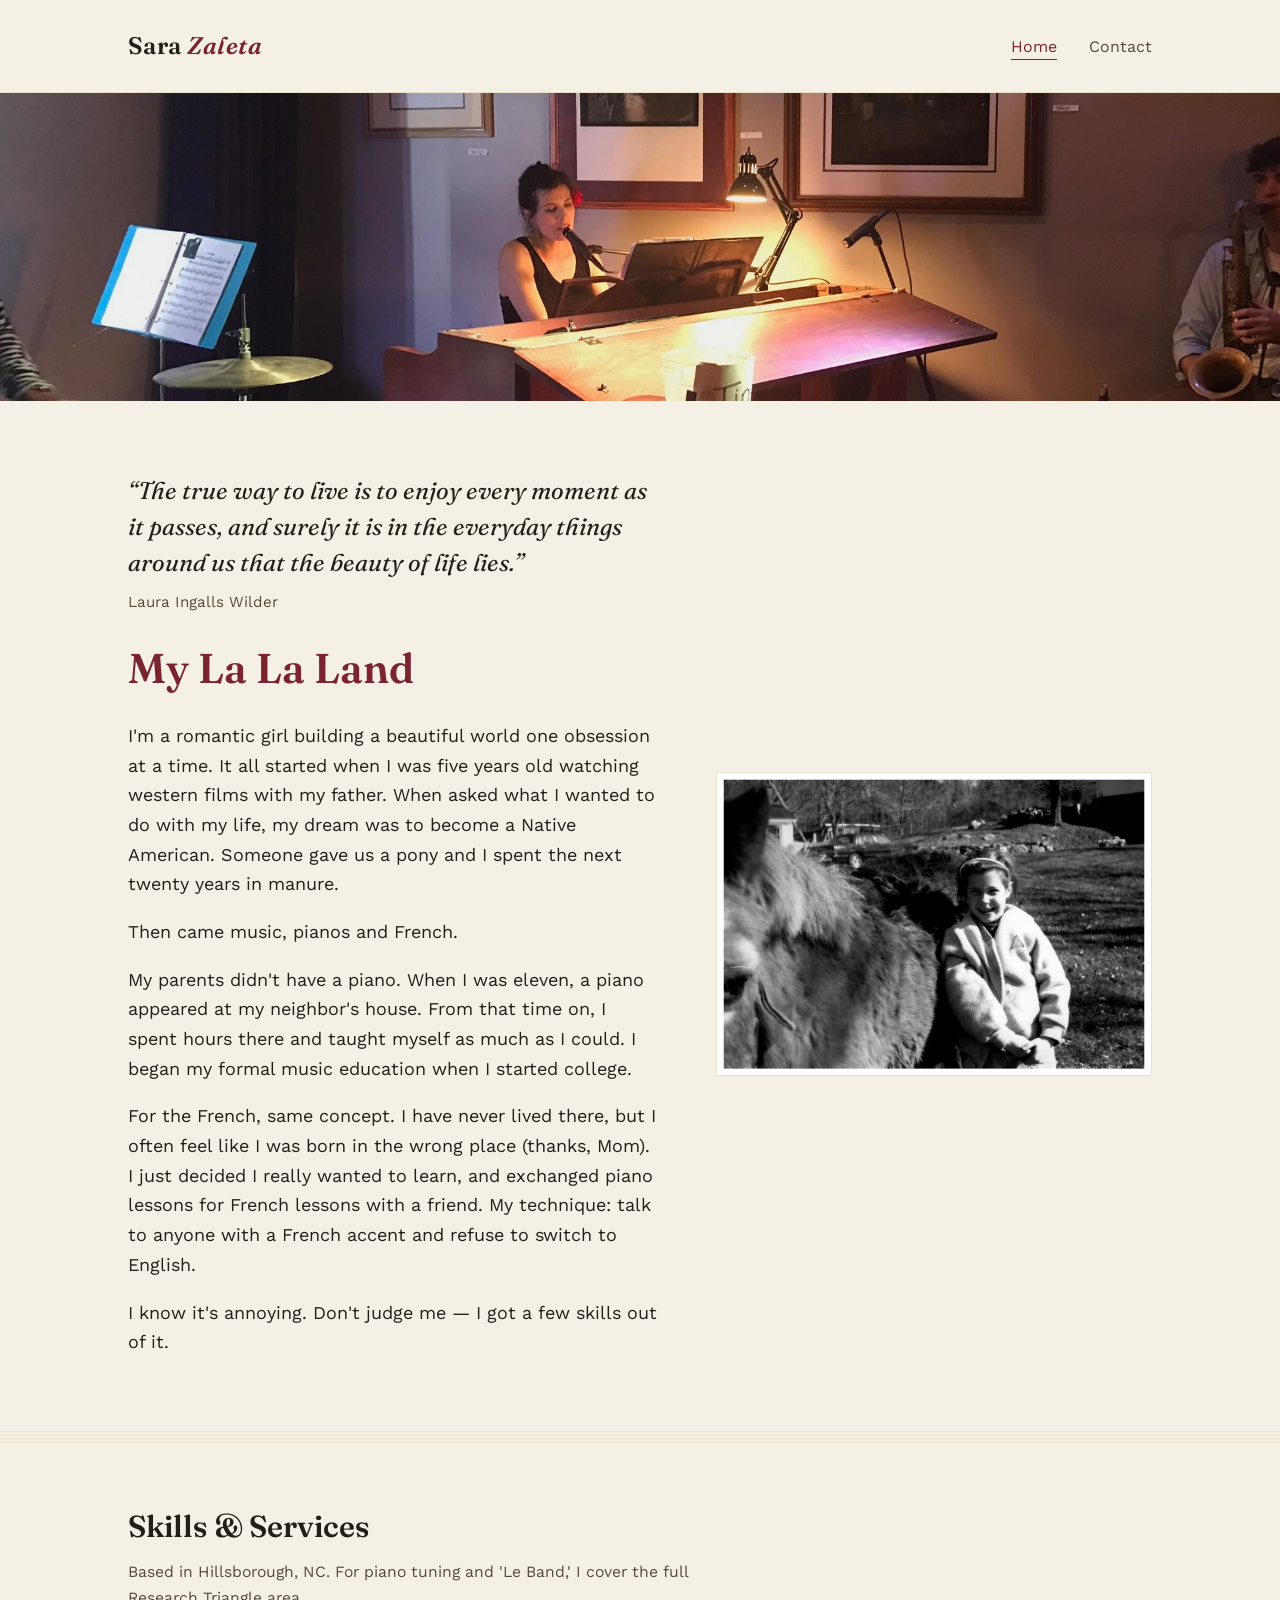
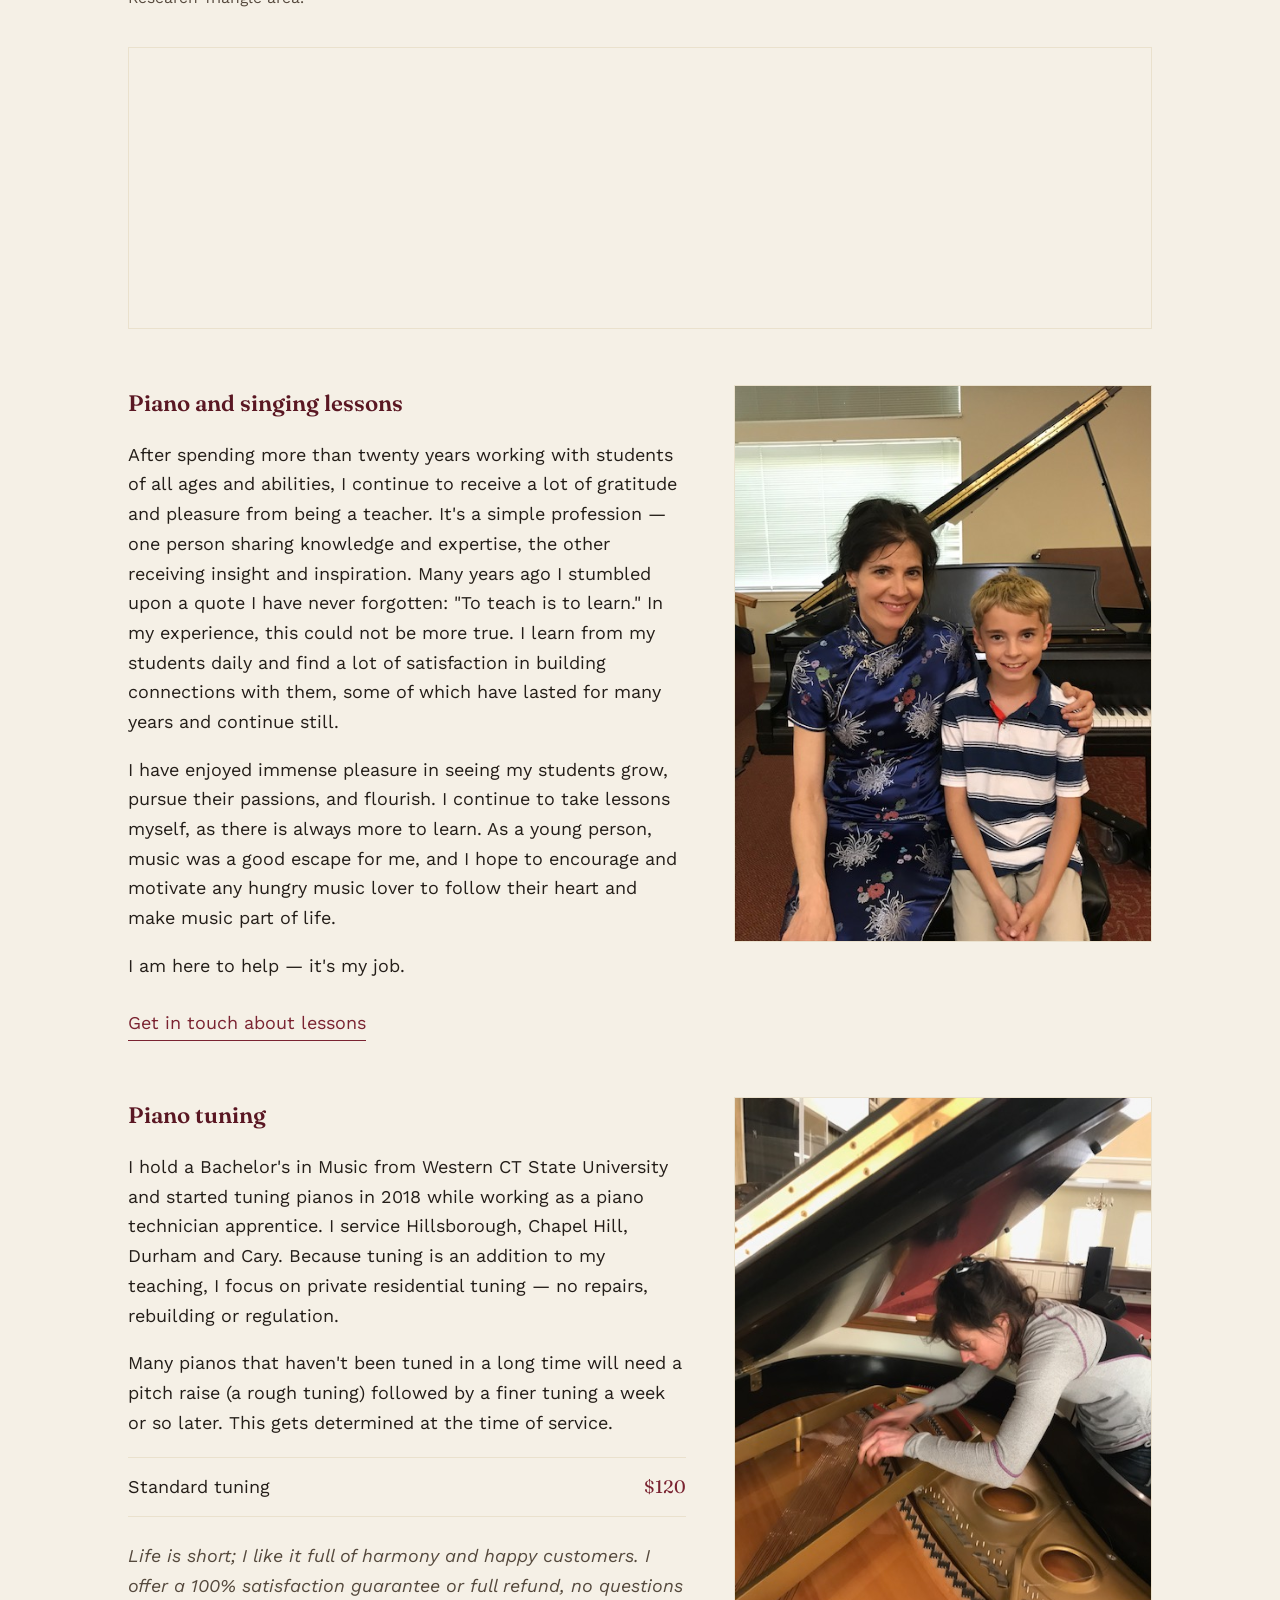
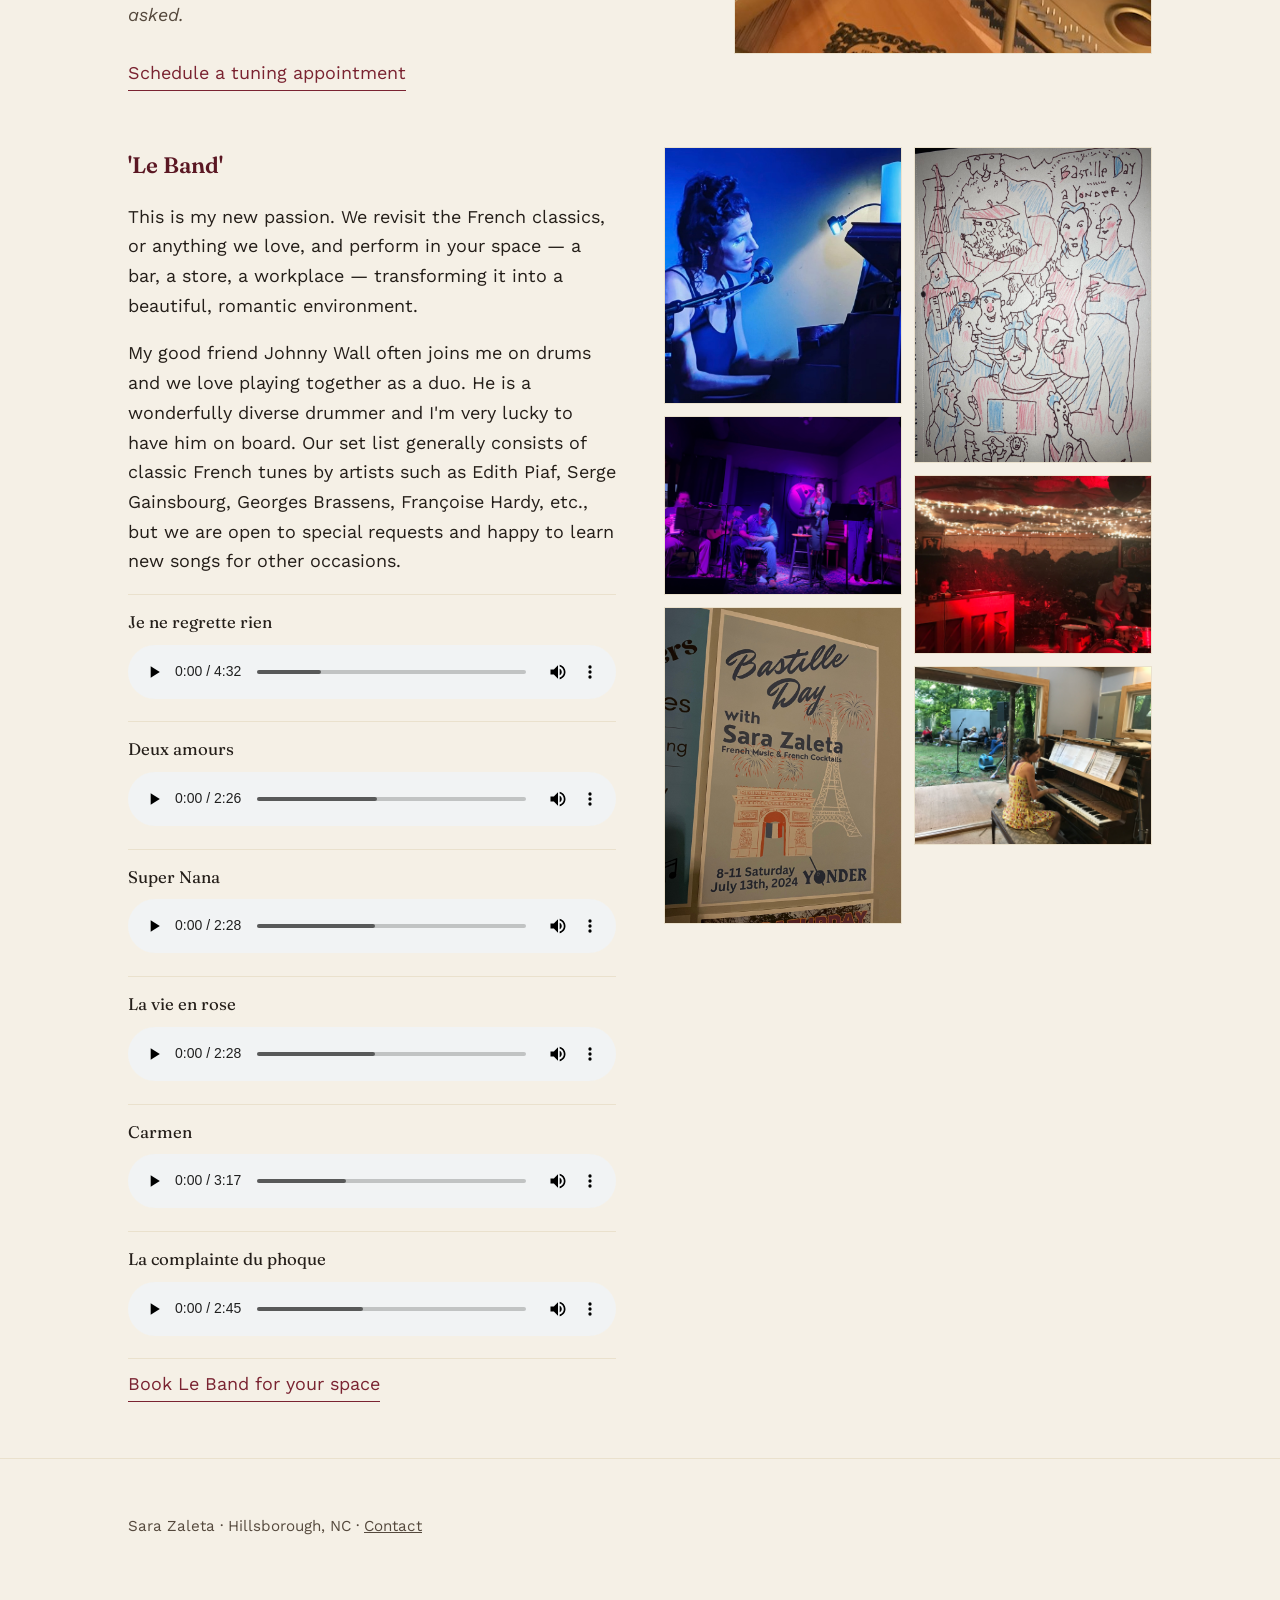
==== index.html @ 230cdc8c "Add files via upload" ====
<!DOCTYPE html>
<html lang="en">
<head>
<meta charset="UTF-8">
<meta name="viewport" content="width=device-width, initial-scale=1.0">
<title>Sara Zaleta — Piano &amp; Singing Lessons, Piano Tuning, Le Band</title>
<meta name="description" content="Sara Zaleta: piano &amp; singing lessons, piano tuning, and a live French chanson band around Hillsborough, NC.">
<link rel="preconnect" href="https://fonts.googleapis.com">
<link rel="preconnect" href="https://fonts.gstatic.com" crossorigin>
<link href="https://fonts.googleapis.com/css2?family=Fraunces:ital,wght@0,400;0,600;1,400;1,500&family=Work+Sans:wght@400;500&display=swap" rel="stylesheet">
<link rel="stylesheet" href="css/style.css">
</head>
<body>

<header class="site-header">
  <div class="wrap">
    <a class="site-name" href="index.html">Sara <em>Zaleta</em></a>
    <button class="nav-toggle" aria-expanded="false" aria-controls="primary-nav">Menu</button>
    <nav class="primary-nav" id="primary-nav">
      <ul>
        <li><a href="index.html" aria-current="page">Home</a></li>
        <li><a href="contact.html">Contact</a></li>
      </ul>
    </nav>
  </div>
</header>

<img class="banner" src="images/IMG_3699_banner.jpeg" alt="Sara singing at the piano with Le Band">

<section class="hero">
  <div class="wrap">
    <div>
      <blockquote>
        “The true way to live is to enjoy every moment as it passes, and surely it is in the everyday things around us that the beauty of life lies.”
        <cite>Laura Ingalls Wilder</cite>
      </blockquote>
      <h1>My La La Land</h1>
      <div class="bio">
        <p>I'm a romantic girl building a beautiful world one obsession at a time. It all started when I was five years old watching western films with my father. When asked what I wanted to do with my life, my dream was to become a Native American. Someone gave us a pony and I spent the next twenty years in manure.</p>
        <p>Then came music, pianos and French.</p>
        <p>My parents didn't have a piano. When I was eleven, a piano appeared at my neighbor's house. From that time on, I spent hours there and taught myself as much as I could. I began my formal music education when I started college.</p>
        <p>For the French, same concept. I have never lived there, but I often feel like I was born in the wrong place (thanks, Mom). I just decided I really wanted to learn, and exchanged piano lessons for French lessons with a friend. My technique: talk to anyone with a French accent and refuse to switch to English.</p>
        <p>I know it's annoying. Don't judge me — I got a few skills out of it.</p>
      </div>
    </div>
    <img class="hero-photo" src="images/sara%20and%20preshious%20baw.jpg" alt="Sara with her horse, Preshious">
  </div>
</section>

<hr class="staff">

<section class="block">
  <div class="wrap">
    <h2>Skills &amp; Services</h2>
    <p class="location-line">Based in Hillsborough, NC. For piano tuning and 'Le Band,' I cover the full Research Triangle area.</p>

    <div class="map-frame">
      <iframe
        src="https://maps.google.com/maps?q=Hillsborough%2C%20NC&t=&z=11&ie=UTF8&iwloc=&output=embed"
        loading="lazy"
        referrerpolicy="no-referrer-when-downgrade"
        title="Map of the Hillsborough, NC area">
      </iframe>
    </div>

  <div class="service">
    <div class="service-text">
    <h3>Piano and singing lessons</h3>
    <p>After spending more than twenty years working with students of all ages and abilities, I continue to receive a lot of gratitude and pleasure from being a teacher. It's a simple profession — one person sharing knowledge and expertise, the other receiving insight and inspiration. Many years ago I stumbled upon a quote I have never forgotten: "To teach is to learn." In my experience, this could not be more true. I learn from my students daily and find a lot of satisfaction in building connections with them, some of which have lasted for many years and continue still.</p>
    <p>I have enjoyed immense pleasure in seeing my students grow, pursue their passions, and flourish. I continue to take lessons myself, as there is always more to learn. As a young person, music was a good escape for me, and I hope to encourage and motivate any hungry music lover to follow their heart and make music part of life.</p>
    <p>I am here to help — it's my job.</p>
    <a class="cta" href="contact.html">Get in touch about lessons</a>
    </div>
    <figure class="service-media"><img src="images/image1.jpeg" alt="Sara with a piano student" loading="lazy"></figure>
  </div>

  <div class="service">
    <div class="service-text">
    <h3>Piano tuning</h3>
    <p>I hold a Bachelor's in Music from Western CT State University and started tuning pianos in 2018 while working as a piano technician apprentice. I service Hillsborough, Chapel Hill, Durham and Cary. Because tuning is an addition to my teaching, I focus on private residential tuning — no repairs, rebuilding or regulation.</p>
    <p>Many pianos that haven't been tuned in a long time will need a pitch raise (a rough tuning) followed by a finer tuning a week or so later. This gets determined at the time of service.</p>

    <ul class="pricing">
      <li><span>Standard tuning</span> <span class="price">$120</span></li>
    </ul>

    <p class="guarantee">Life is short; I like it full of harmony and happy customers. I offer a 100% satisfaction guarantee or full refund, no questions asked.</p>
    <a class="cta" href="contact.html">Schedule a tuning appointment</a>
    </div>
    <figure class="service-media"><img src="images/piano.jpeg" alt="Piano being tuned" loading="lazy"></figure>
  </div>

  <div class="service service-band">
    <div class="service-text">
    <h3>'Le Band'</h3>
    <p>This is my new passion. We revisit the French classics, or anything we love, and perform in your space — a bar, a store, a workplace — transforming it into a beautiful, romantic environment.</p>
    <p>My good friend Johnny Wall often joins me on drums and we love playing together as a duo. He is a wonderfully diverse drummer and I'm very lucky to have him on board. Our set list generally consists of classic French tunes by artists such as Edith Piaf, Serge Gainsbourg, Georges Brassens, Françoise Hardy, etc., but we are open to special requests and happy to learn new songs for other occasions.</p>

    <ul class="tracks">
      <li>
        <span class="track-title">Je ne regrette rien</span>
        <audio controls src="audio/sara_je_ne_regrette_rien_du_tout.mp3"></audio>
      </li>
      <li>
        <span class="track-title">Deux amours</span>
        <audio controls src="audio/deux_amours.mp3"></audio>
      </li>
      <li>
        <span class="track-title">Super Nana</span>
        <audio controls src="audio/super_nana.mp3"></audio>
      </li>
      <li>
        <span class="track-title">La vie en rose</span>
        <audio controls src="audio/la_vie_en_rose.mp3"></audio>
      </li>
      <li>
        <span class="track-title">Carmen</span>
        <audio controls src="audio/carment.mp3"></audio>
      </li>
      <li>
        <span class="track-title">La complainte du phoque</span>
        <audio controls src="audio/la_complainte_du_phoque.mp3"></audio>
      </li>
    </ul>

    <a class="cta" href="contact.html">Book Le Band for your space</a>
    </div>
    <figure class="service-media media-masonry">
      <img src="images/IMG_0818.jpg" alt="Le Band performing">
      <img src="images/IMG_0785.jpeg" alt="Le Band on stage at Yonder">
      <img src="images/IMG_0465.jpeg" alt="Bastille Day poster: French music and cocktails with Sara Zaleta at Yonder, July 13, 2024">
      <img src="images/IMG_1223.jpeg" alt="Hand-drawn Bastille Day sketch of the band and audience at Yonder">
      <img src="images/IMG_4286%20(2).jpg" alt="Le Band performing">
      <img src="images/IMG_3794.JPG" alt="Le Band performing">
    </figure>
  </div>
  </div>
</section>

<footer class="site-footer">
  <div class="wrap">
    <p>Sara Zaleta · Hillsborough, NC · <a href="contact.html">Contact</a></p>
  </div>
</footer>

<script src="js/script.js"></script>
</body>
</html>
---- css/style.css ----
/* ------------------------------------------------------------------
   Sara Zaleta — piano & singing lessons, piano tuning, 'Le Band'
   Design tokens
------------------------------------------------------------------- */

:root{
  --ivory:        #F5F0E6;
  --ivory-deep:   #EAE1CD;
  --ink:          #241E19;
  --ink-soft:     #55493D;
  --burgundy:     #7A2331;
  --burgundy-dark:#5A1723;
  --brass:        #AD8A45;

  --font-display: 'Fraunces', Georgia, 'Times New Roman', serif;
  --font-body:    'Work Sans', -apple-system, Helvetica, Arial, sans-serif;

  --measure: 62ch;
}

*{ box-sizing: border-box; }

html{ scroll-behavior: smooth; }

body{
  margin: 0;
  background: var(--ivory);
  color: var(--ink);
  font-family: var(--font-body);
  font-size: 18px;
  line-height: 1.65;
  -webkit-font-smoothing: antialiased;
}

img{ max-width: 100%; display: block; }

a{ color: var(--burgundy); }
a:focus-visible, button:focus-visible, input:focus-visible,
select:focus-visible, textarea:focus-visible{
  outline: 2px solid var(--burgundy);
  outline-offset: 3px;
}

.wrap{
  max-width: 1080px;
  margin: 0 auto;
  padding: 0 28px;
}

/* ---------- header ---------- */

.site-header{
  padding: 26px 0;
  border-bottom: 1px solid var(--ivory-deep);
}

.site-header .wrap{
  display: flex;
  align-items: center;
  justify-content: space-between;
}

.site-name{
  font-family: var(--font-display);
  font-weight: 600;
  font-size: 1.5rem;
  letter-spacing: 0.02em;
  color: var(--ink);
  text-decoration: none;
}

.site-name em{ color: var(--burgundy); font-style: italic; }

nav.primary-nav ul{
  list-style: none;
  display: flex;
  gap: 32px;
  margin: 0;
  padding: 0;
}

nav.primary-nav a{
  color: var(--ink-soft);
  text-decoration: none;
  font-size: 1rem;
  border-bottom: 1px solid transparent;
  padding-bottom: 3px;
  transition: border-color 0.2s ease, color 0.2s ease;
}

nav.primary-nav a:hover,
nav.primary-nav a[aria-current="page"]{
  color: var(--burgundy);
  border-bottom-color: var(--burgundy);
}

.nav-toggle{
  display: none;
  background: none;
  border: 1px solid var(--ink-soft);
  border-radius: 4px;
  padding: 6px 10px;
  font-family: var(--font-body);
  font-size: 0.95rem;
  color: var(--ink);
}

/* ---------- staff-line divider (a nod to sheet music) ---------- */

.staff{
  border: 0;
  height: 14px;
  margin: 0;
  background-image: repeating-linear-gradient(
    var(--ivory-deep), var(--ivory-deep) 1px, transparent 1px, transparent 3.5px
  );
  opacity: 0.9;
}

/* ---------- hero ---------- */

.hero{
  padding: 72px 0 56px;
}

.hero .wrap{
  display: grid;
  grid-template-columns: 1.1fr 0.9fr;
  gap: 56px;
  align-items: center;
}

.hero blockquote{
  margin: 0 0 20px;
  font-family: var(--font-display);
  font-style: italic;
  font-weight: 400;
  font-size: 1.5rem;
  line-height: 1.5;
  color: var(--ink);
  max-width: var(--measure);
}

.hero blockquote cite{
  display: block;
  margin-top: 10px;
  font-family: var(--font-body);
  font-style: normal;
  font-size: 0.95rem;
  color: var(--ink-soft);
}

.hero h1{
  font-family: var(--font-display);
  font-size: 2.6rem;
  font-weight: 600;
  margin: 0 0 18px;
  color: var(--burgundy);
}

.hero-photo{
  border-radius: 2px;
  border: 1px solid var(--ivory-deep);
}

.bio p{ max-width: var(--measure); }

/* ---------- section shell ---------- */

section.block{
  padding: 56px 0;
}

section.block.tinted{
  background: var(--ivory-deep);
}

section.block h2{
  font-family: var(--font-display);
  font-weight: 600;
  font-size: 1.9rem;
  margin: 0 0 8px;
}

section.block h3{
  font-family: var(--font-display);
  font-weight: 600;
  font-size: 1.4rem;
  color: var(--burgundy-dark);
  margin: 44px 0 12px;
}

section.block h3:first-of-type{ margin-top: 8px; }

section.block p{ max-width: var(--measure); }

.location-line{
  font-size: 0.98rem;
  color: var(--ink-soft);
  margin: 0 0 36px;
}

/* ---------- map ---------- */

.map-frame{
  border: 1px solid var(--ivory-deep);
  overflow: hidden;
  margin: 28px 0 8px;
}

.map-frame iframe{
  width: 100%;
  height: 280px;
  border: 0;
  display: block;
}

/* ---------- pricing ---------- */

.pricing{
  list-style: none;
  padding: 0;
  margin: 20px 0 24px;
  max-width: var(--measure);
  border-top: 1px solid var(--ivory-deep);
}

.pricing li{
  display: flex;
  justify-content: space-between;
  gap: 20px;
  padding: 14px 0;
  border-bottom: 1px solid var(--ivory-deep);
}

.pricing .price{
  font-family: var(--font-display);
  color: var(--burgundy);
  white-space: nowrap;
}

.guarantee{
  font-style: italic;
  color: var(--ink-soft);
}

.cta{
  display: inline-block;
  margin-top: 10px;
  color: var(--burgundy);
  text-decoration: none;
  border-bottom: 1px solid var(--burgundy);
  padding-bottom: 2px;
}

.cta:hover{ color: var(--burgundy-dark); border-color: var(--burgundy-dark); }

/* ---------- band gallery + tracks ---------- */

.band-gallery{
  display: grid;
  grid-template-columns: repeat(4, 1fr);
  gap: 14px;
  margin: 24px 0 32px;
}

.band-gallery img{
  border: 1px solid var(--ivory-deep);
  aspect-ratio: 4 / 3;
  object-fit: cover;
}

.tracks{
  list-style: none;
  margin: 0;
  padding: 0;
  max-width: var(--measure);
}

.tracks li{
  padding: 14px 0;
  border-bottom: 1px solid var(--ivory-deep);
}

.tracks li:first-child{ border-top: 1px solid var(--ivory-deep); }

.track-title{
  display: block;
  margin-bottom: 8px;
  font-family: var(--font-display);
  font-size: 1.05rem;
}

.tracks audio{ width: 100%; }

/* ---------- contact form ---------- */

.contact-form{
  max-width: 560px;
  margin-top: 12px;
}

.field-row{
  display: grid;
  grid-template-columns: 1fr 1fr;
  gap: 20px;
}

.field{
  margin-bottom: 22px;
}

.field label{
  display: block;
  font-size: 0.95rem;
  color: var(--ink-soft);
  margin-bottom: 6px;
}

.field .req{ color: var(--burgundy); }

.field input,
.field select,
.field textarea{
  width: 100%;
  font-family: var(--font-body);
  font-size: 1rem;
  color: var(--ink);
  background: #fff;
  border: 1px solid var(--ivory-deep);
  border-radius: 3px;
  padding: 11px 12px;
}

.field textarea{ min-height: 140px; resize: vertical; }

.submit-btn{
  font-family: var(--font-body);
  font-size: 1rem;
  color: #fff;
  background: var(--burgundy);
  border: 0;
  border-radius: 3px;
  padding: 13px 28px;
  cursor: pointer;
  transition: background 0.2s ease;
}

.submit-btn:hover{ background: var(--burgundy-dark); }

.form-note{
  font-size: 0.9rem;
  color: var(--ink-soft);
  margin-top: -6px;
}

/* ---------- footer ---------- */

.site-footer{
  padding: 40px 0 60px;
  border-top: 1px solid var(--ivory-deep);
  color: var(--ink-soft);
  font-size: 0.95rem;
}

.site-footer a{ color: var(--ink-soft); }

/* ---------- responsive ---------- */

@media (max-width: 760px){
  .nav-toggle{ display: inline-block; }

  nav.primary-nav{
    display: none;
    width: 100%;
  }

  nav.primary-nav.open{ display: block; }

  nav.primary-nav ul{
    flex-direction: column;
    gap: 14px;
    padding: 20px 0 4px;
  }

  .site-header .wrap{ flex-wrap: wrap; }

  .hero .wrap{
    grid-template-columns: 1fr;
    gap: 30px;
  }

  .hero h1{ font-size: 2.1rem; }

  .band-gallery{ grid-template-columns: repeat(2, 1fr); }

  .field-row{ grid-template-columns: 1fr; gap: 0; }
}

@media (prefers-reduced-motion: reduce){
  html{ scroll-behavior: auto; }
  *{ transition: none !important; }
}

/* ---- 0.3 additions ---- */
.banner{display:block;width:100%;height:auto;aspect-ratio:1973/476;object-fit:cover;min-height:130px}

.service{display:grid;grid-template-columns:minmax(0,1fr) minmax(0,.75fr);gap:48px;align-items:start;margin-top:56px}
.service.service-band{grid-template-columns:minmax(0,1fr) minmax(0,1fr)}
section.block .service-text h3{margin-top:0}

.service-media{margin:0}
.service-media img{display:block;width:100%;height:auto;border:1px solid var(--ivory-deep)}

/* mixed shapes: natural proportions, no cropping, two columns */
.media-masonry{column-count:2;column-gap:12px}
.media-masonry img{margin-bottom:12px;break-inside:avoid}

@media (max-width:760px){
  .service,.service.service-band{grid-template-columns:1fr;gap:28px}
}
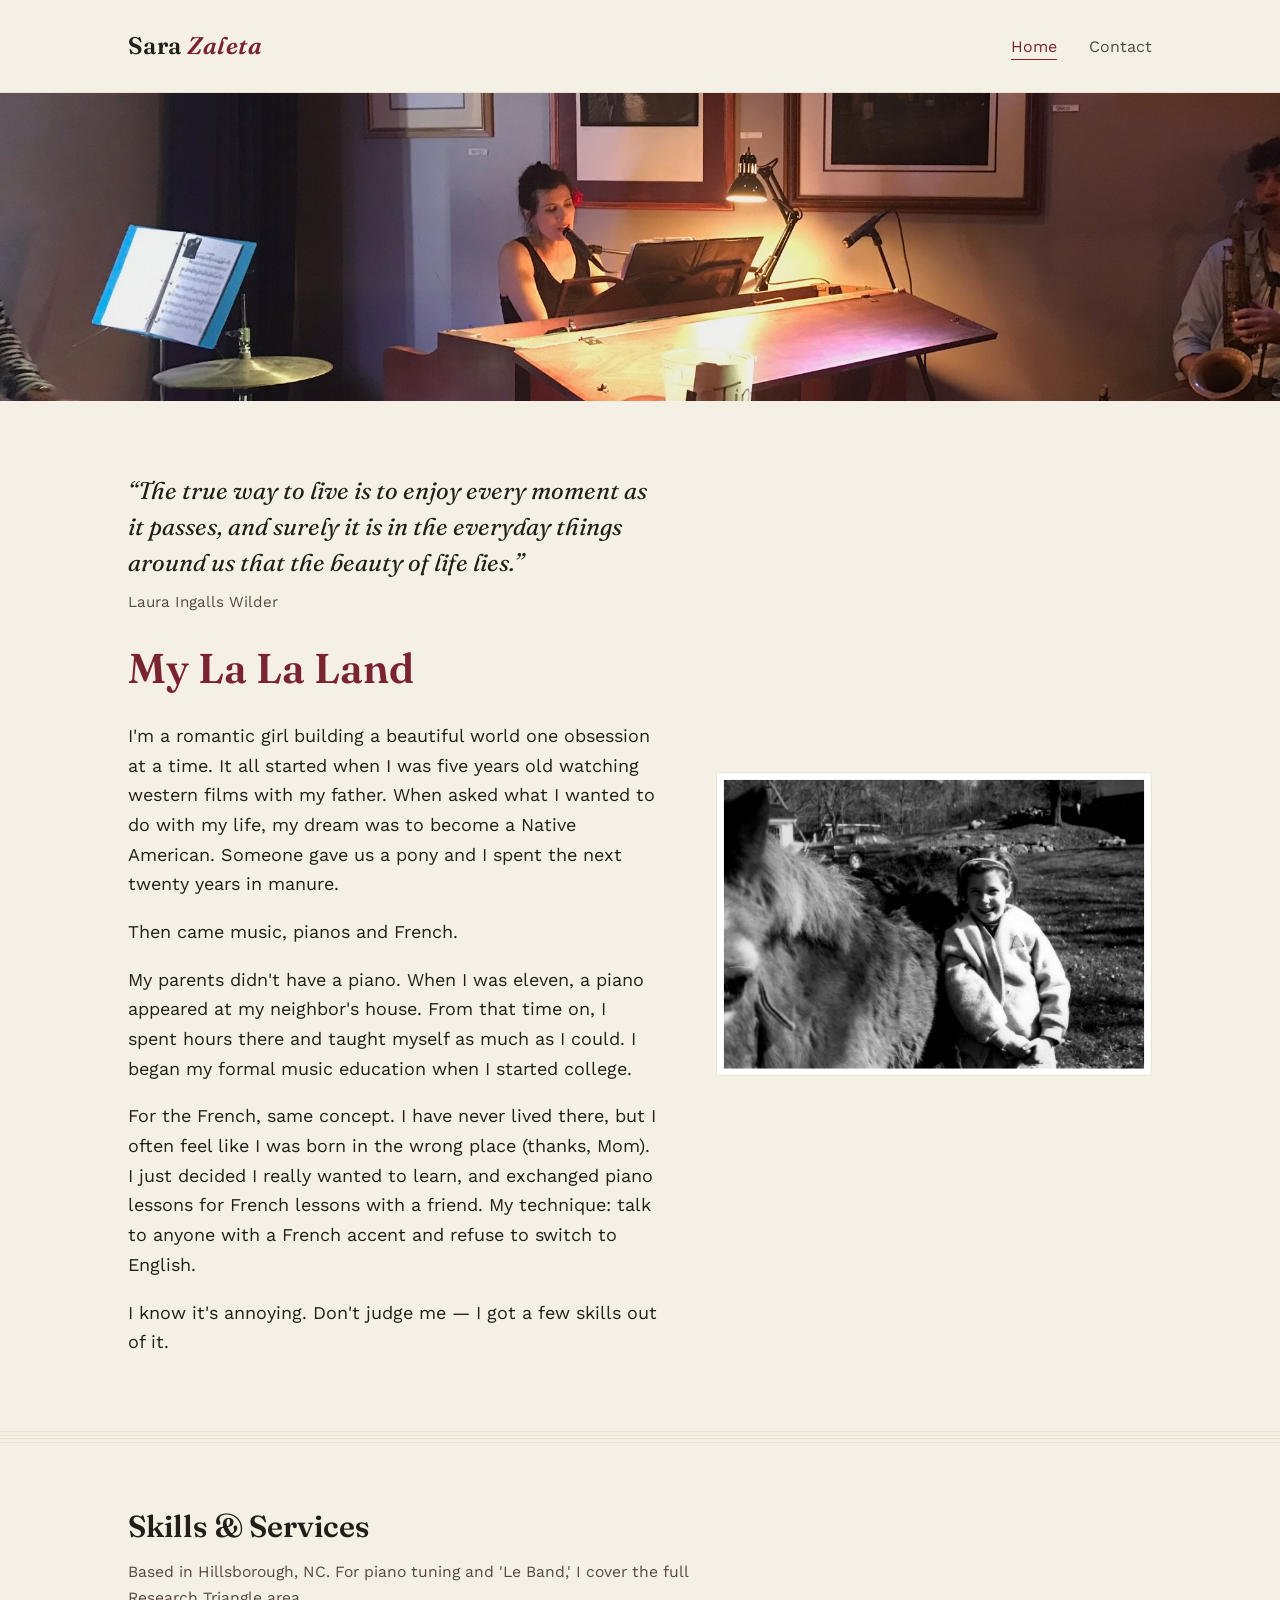
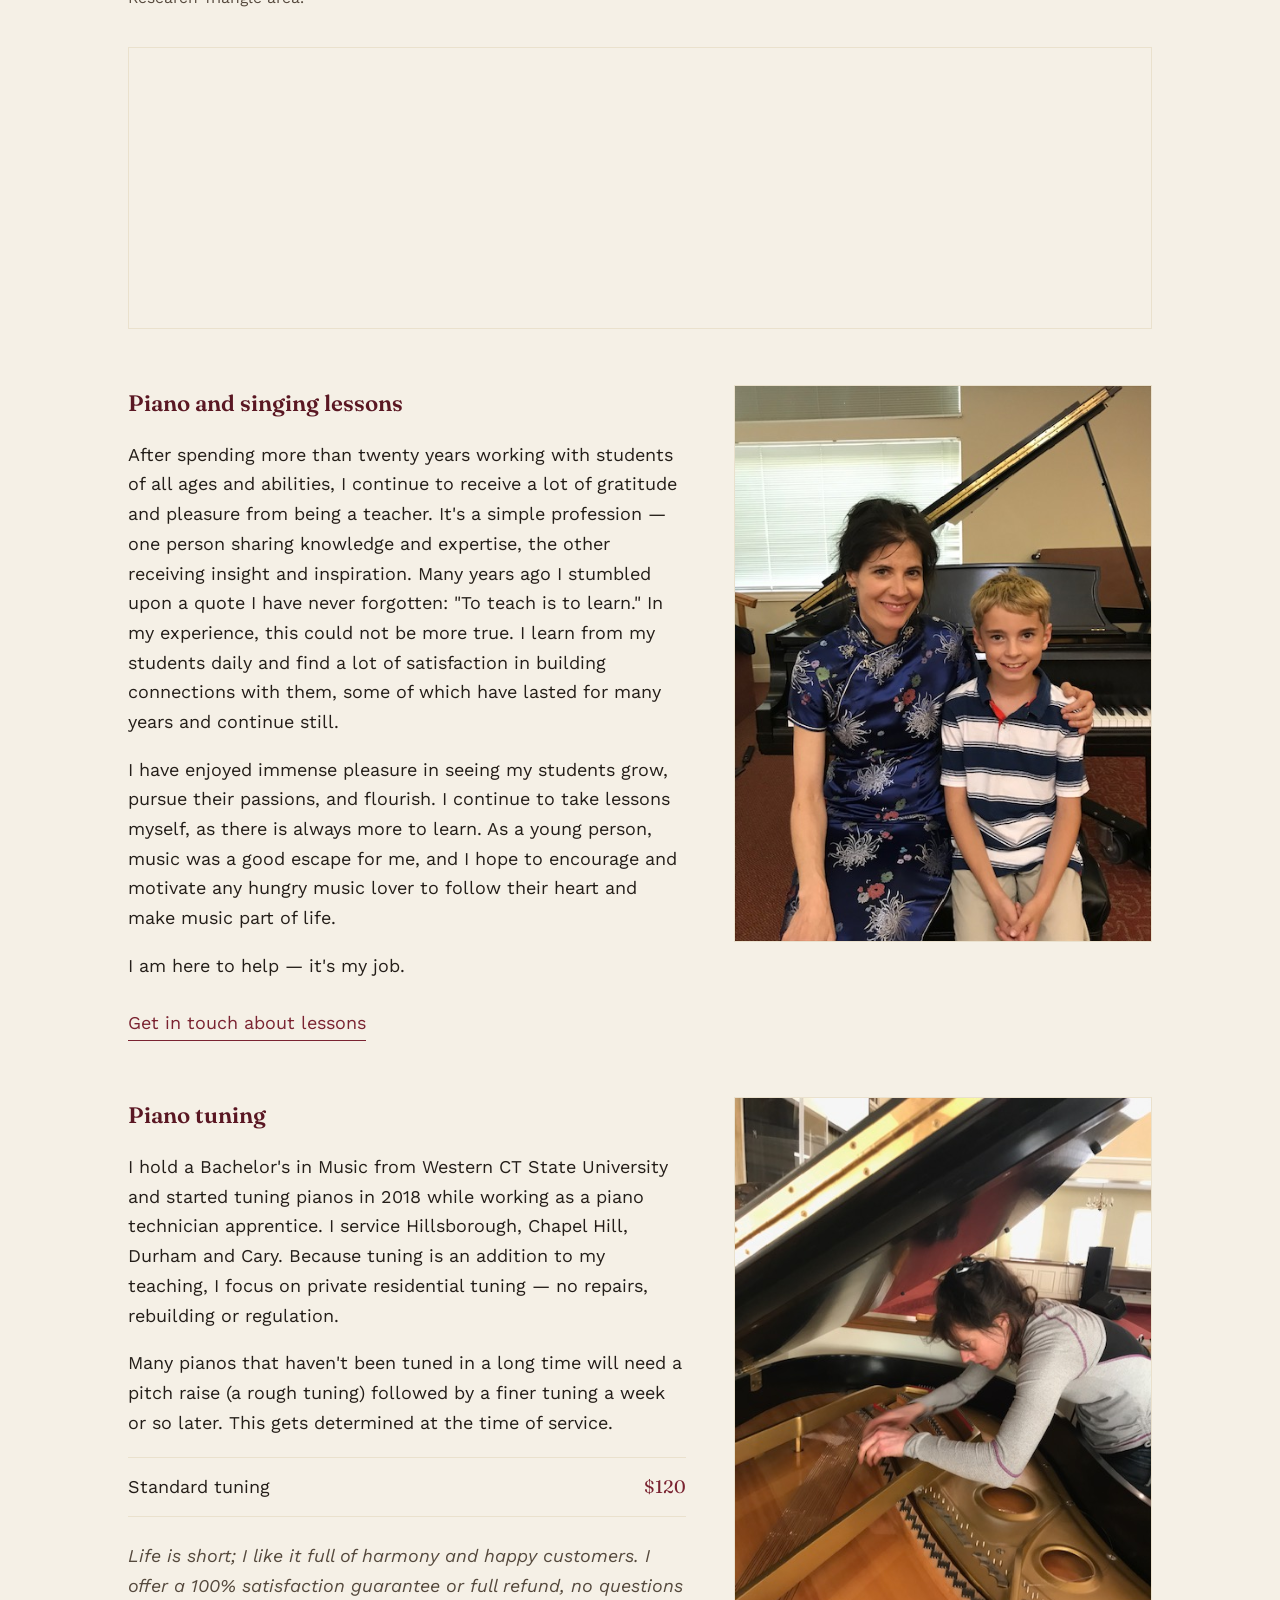
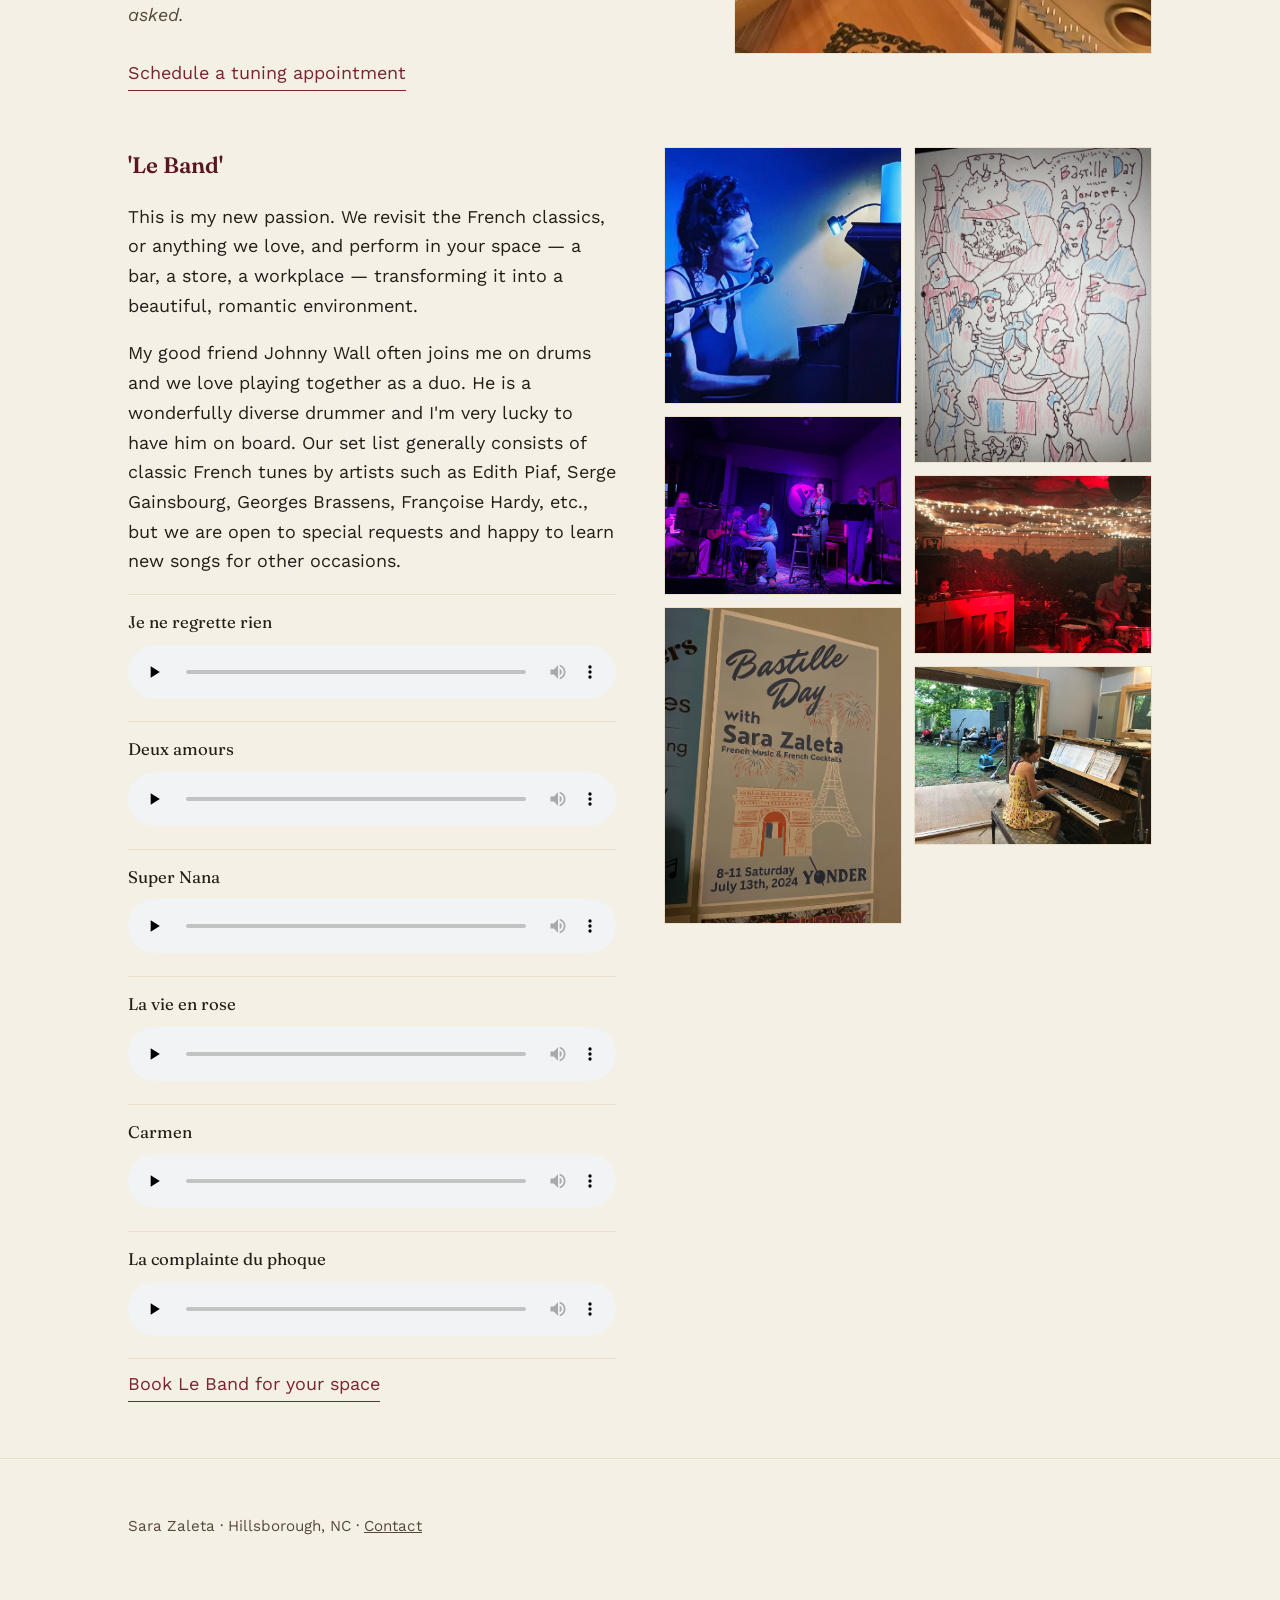
==== commit 72d6b8de: "Add files via upload forcing no pre-load of the audio files" ====
--- a/index.html
+++ b/index.html
@@ -99,27 +99,27 @@
     <ul class="tracks">
       <li>
         <span class="track-title">Je ne regrette rien</span>
-        <audio controls src="audio/sara_je_ne_regrette_rien_du_tout.mp3"></audio>
+        <audio controls preload="none" src="audio/sara_je_ne_regrette_rien_du_tout.mp3"></audio>
       </li>
       <li>
         <span class="track-title">Deux amours</span>
-        <audio controls src="audio/deux_amours.mp3"></audio>
+        <audio controls preload="none" src="audio/deux_amours.mp3"></audio>
       </li>
       <li>
         <span class="track-title">Super Nana</span>
-        <audio controls src="audio/super_nana.mp3"></audio>
+        <audio controls preload="none" src="audio/super_nana.mp3"></audio>
       </li>
       <li>
         <span class="track-title">La vie en rose</span>
-        <audio controls src="audio/la_vie_en_rose.mp3"></audio>
+        <audio controls preload="none" src="audio/la_vie_en_rose.mp3"></audio>
       </li>
       <li>
         <span class="track-title">Carmen</span>
-        <audio controls src="audio/carment.mp3"></audio>
+        <audio controls preload="none" src="audio/carment.mp3"></audio>
       </li>
       <li>
         <span class="track-title">La complainte du phoque</span>
-        <audio controls src="audio/la_complainte_du_phoque.mp3"></audio>
+        <audio controls preload="none" src="audio/la_complainte_du_phoque.mp3"></audio>
       </li>
     </ul>
 
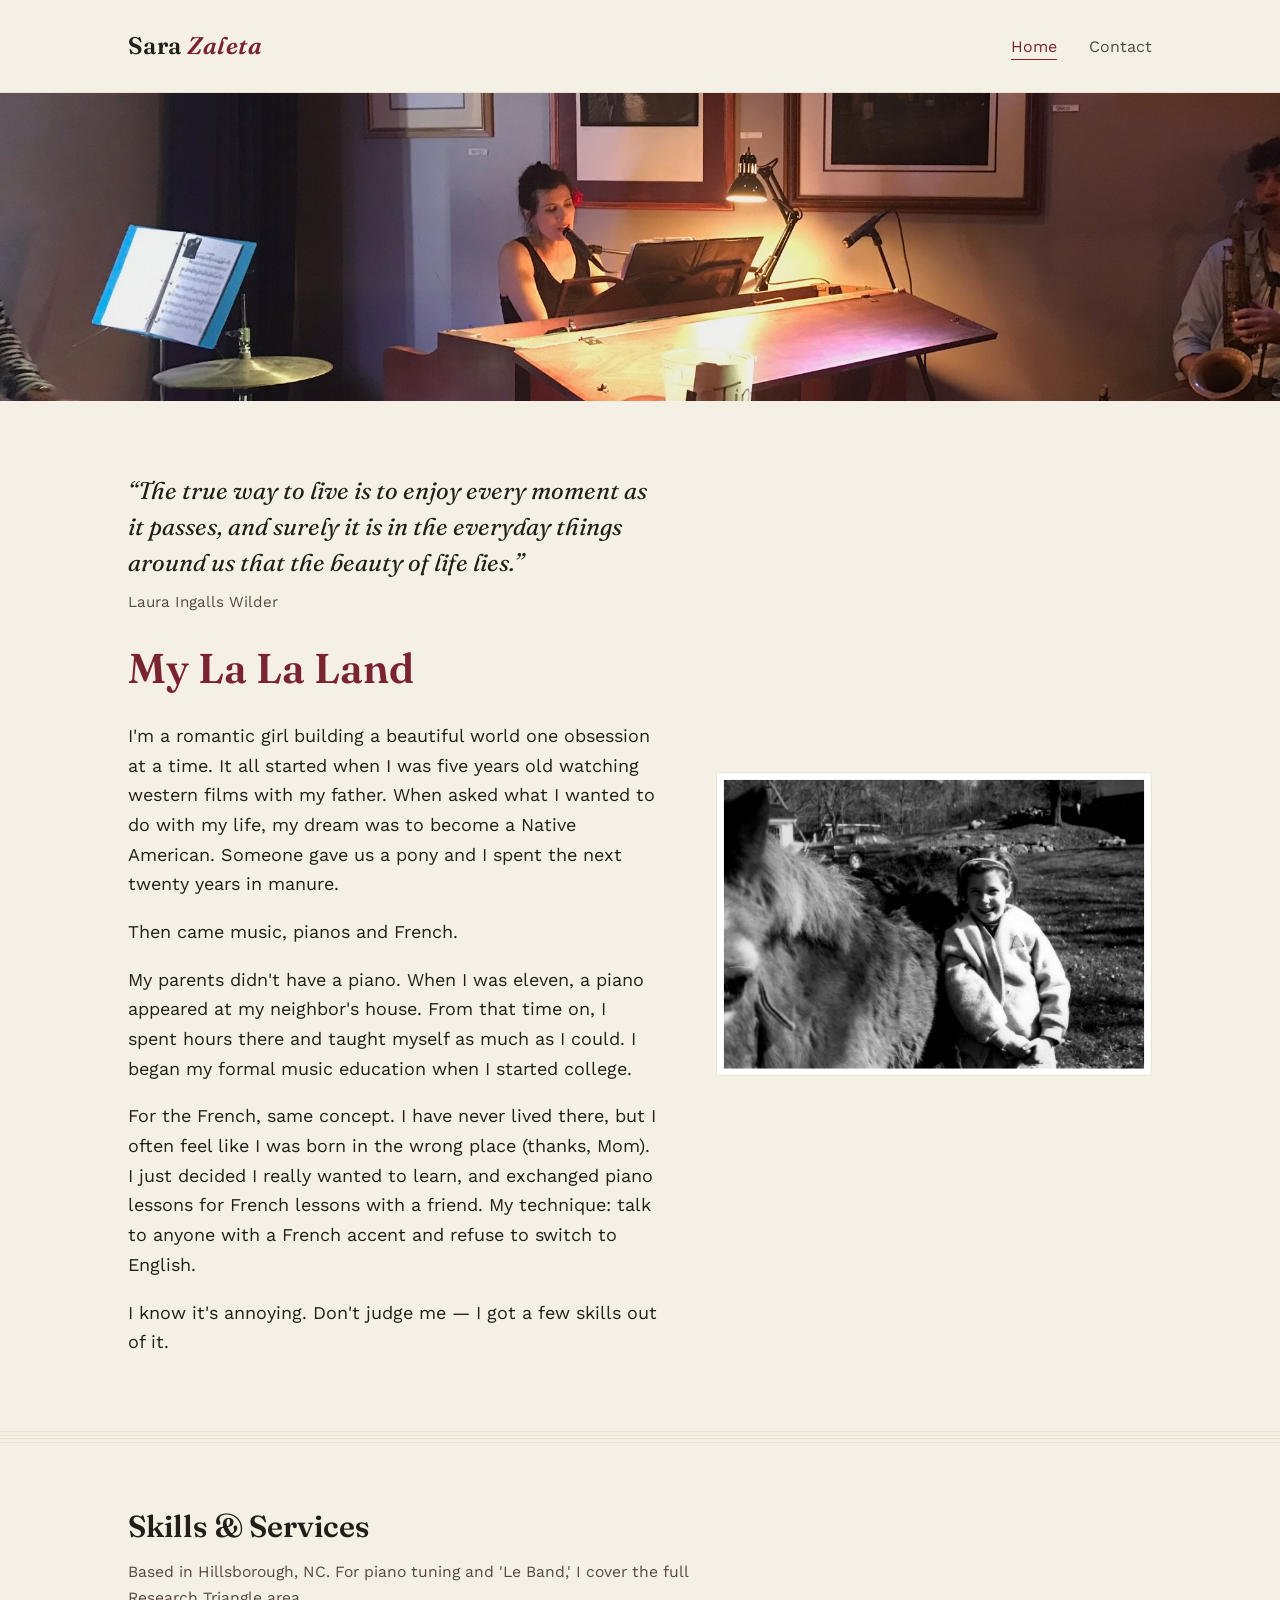
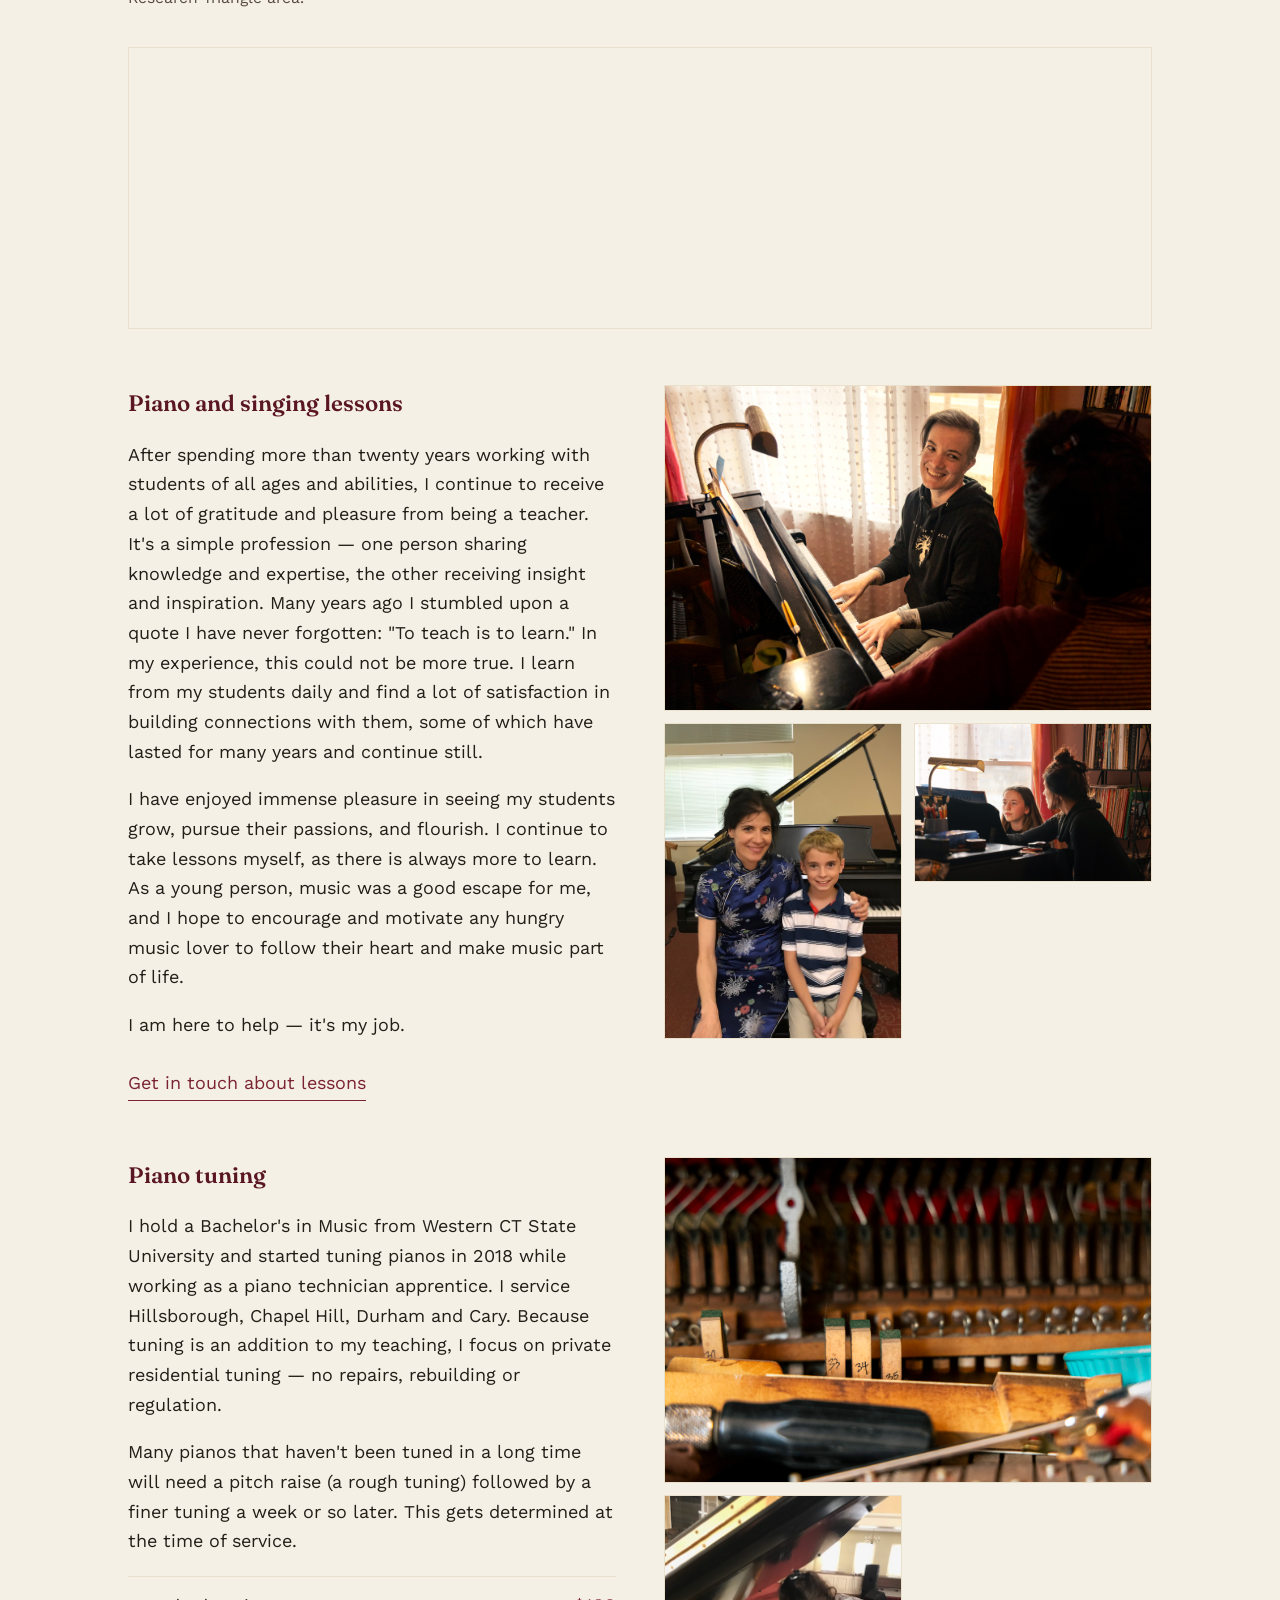
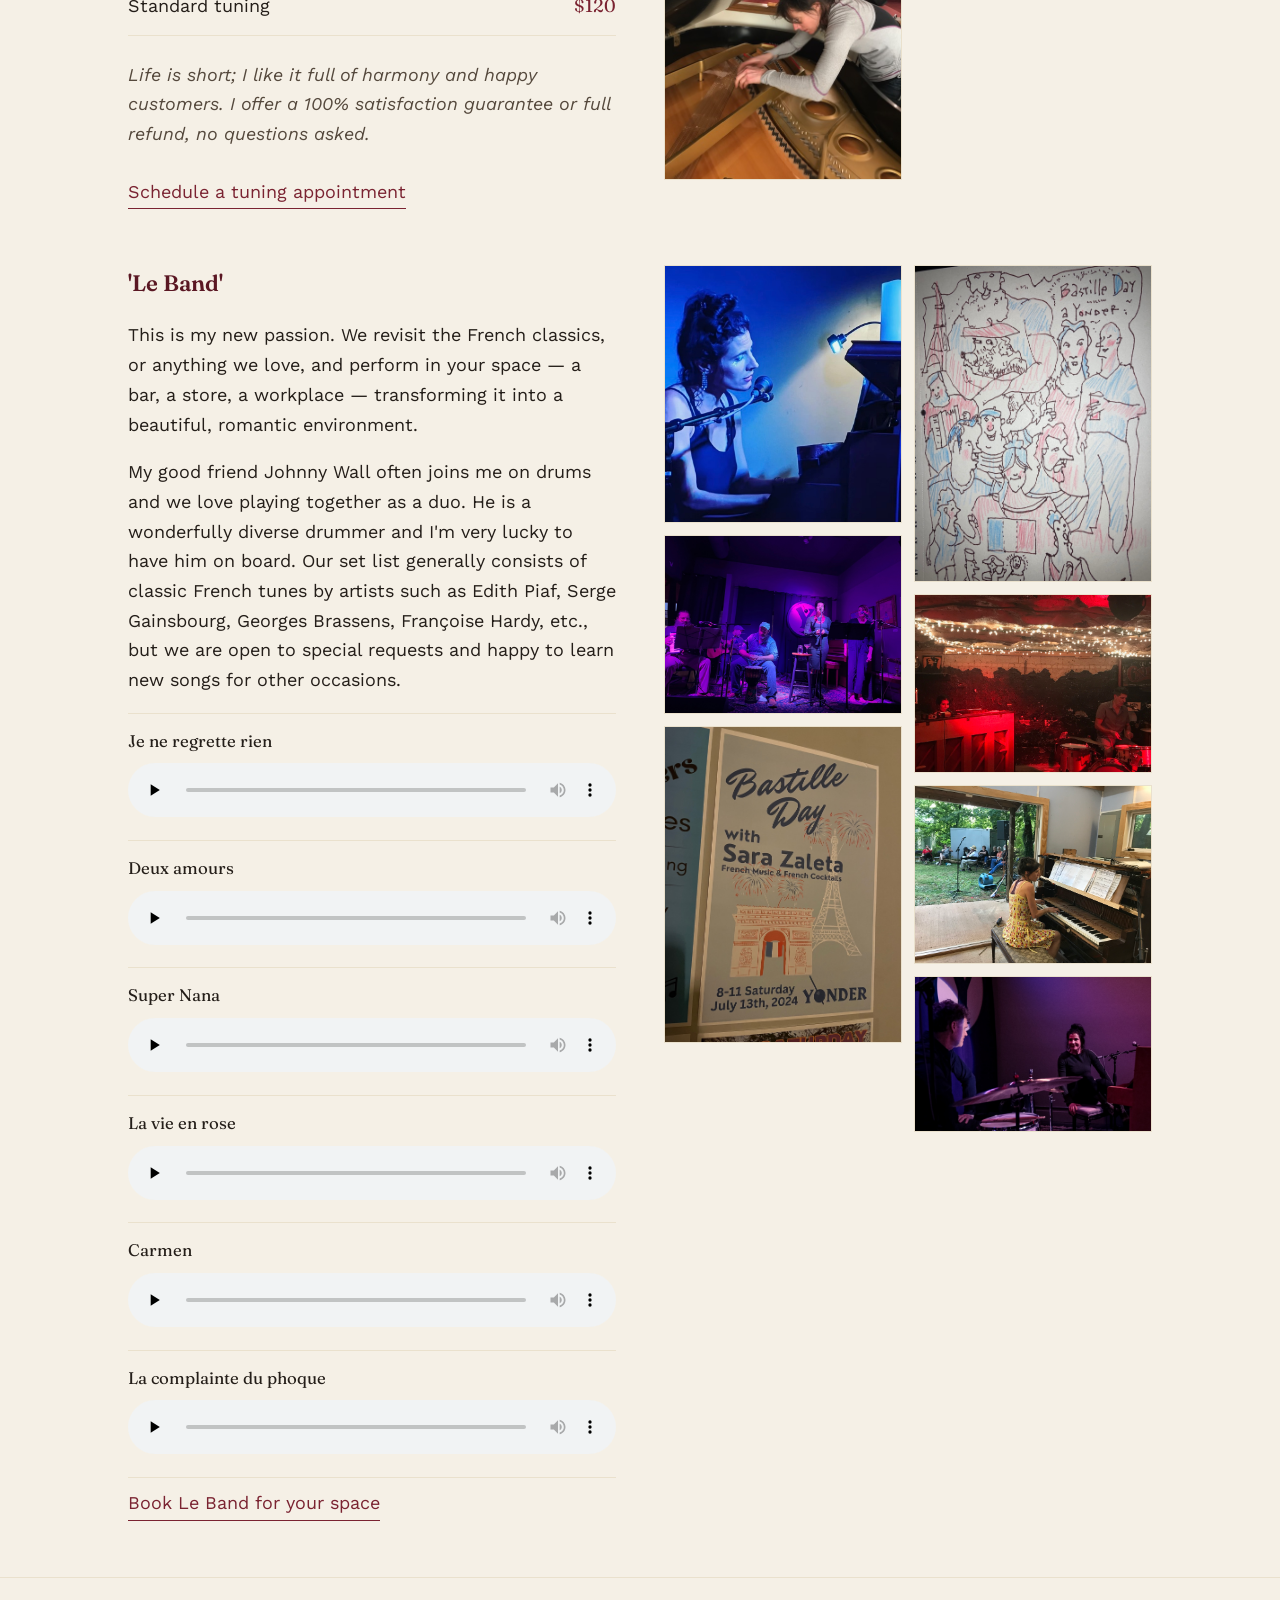
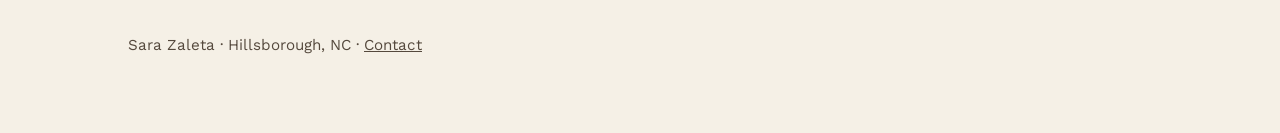
==== commit c579af32: "Add files via upload V 0.4 picture layout updated" ====
--- a/index.html
+++ b/index.html
@@ -71,7 +71,11 @@
     <p>I am here to help — it's my job.</p>
     <a class="cta" href="contact.html">Get in touch about lessons</a>
     </div>
-    <figure class="service-media"><img src="images/image1.jpeg" alt="Sara with a piano student" loading="lazy"></figure>
+    <figure class="service-media media-masonry media-lead">
+      <img src="images/Photo_2.jpg" alt="A student smiling at the piano during a lesson" loading="lazy">
+      <img src="images/image1.jpeg" alt="Sara with a piano student" loading="lazy">
+      <img src="images/Photo_7.jpg" alt="Sara teaching a girl at the piano" loading="lazy">
+    </figure>
   </div>
 
   <div class="service">
@@ -87,7 +91,10 @@
     <p class="guarantee">Life is short; I like it full of harmony and happy customers. I offer a 100% satisfaction guarantee or full refund, no questions asked.</p>
     <a class="cta" href="contact.html">Schedule a tuning appointment</a>
     </div>
-    <figure class="service-media"><img src="images/piano.jpeg" alt="Piano being tuned" loading="lazy"></figure>
+    <figure class="service-media media-masonry media-lead">
+      <img src="images/13_Toned.jpg" alt="Inside a piano during tuning, with a tuning tool in place" loading="lazy">
+      <img class="crop-tall" src="images/piano.jpeg" alt="Sara tuning a grand piano" loading="lazy">
+    </figure>
   </div>
 
   <div class="service service-band">
@@ -132,6 +139,7 @@
       <img src="images/IMG_1223.jpeg" alt="Hand-drawn Bastille Day sketch of the band and audience at Yonder">
       <img src="images/IMG_4286%20(2).jpg" alt="Le Band performing">
       <img src="images/IMG_3794.JPG" alt="Le Band performing">
+      <img src="images/Photo_9.jpg" alt="Sara seated on stage next to the piano, smiling at the drummer in the foreground, at Yonder" loading="lazy">
     </figure>
   </div>
   </div>
--- a/css/style.css
+++ b/css/style.css
@@ -419,3 +419,16 @@
 @media (max-width:760px){
   .service,.service.service-band{grid-template-columns:1fr;gap:28px}
 }
+
+/* ---- 0.4 additions ---- */
+/* gap between stacked photos in the lessons and tuning columns */
+.service-media:not(.media-masonry) img + img{margin-top:12px}
+
+/* ---- 0.9 additions: same two equal columns in every section ---- */
+@media (min-width:761px){
+  .service,.service.service-band{grid-template-columns:minmax(0,1fr) minmax(0,1fr)}
+}
+/* wide lead photo spanning both picture columns, the rest flow in two columns */
+.media-lead > img:first-child{column-span:all}
+/* slight crop so the picture column does not outgrow the text */
+.crop-tall{aspect-ratio:5/6;object-fit:cover}
